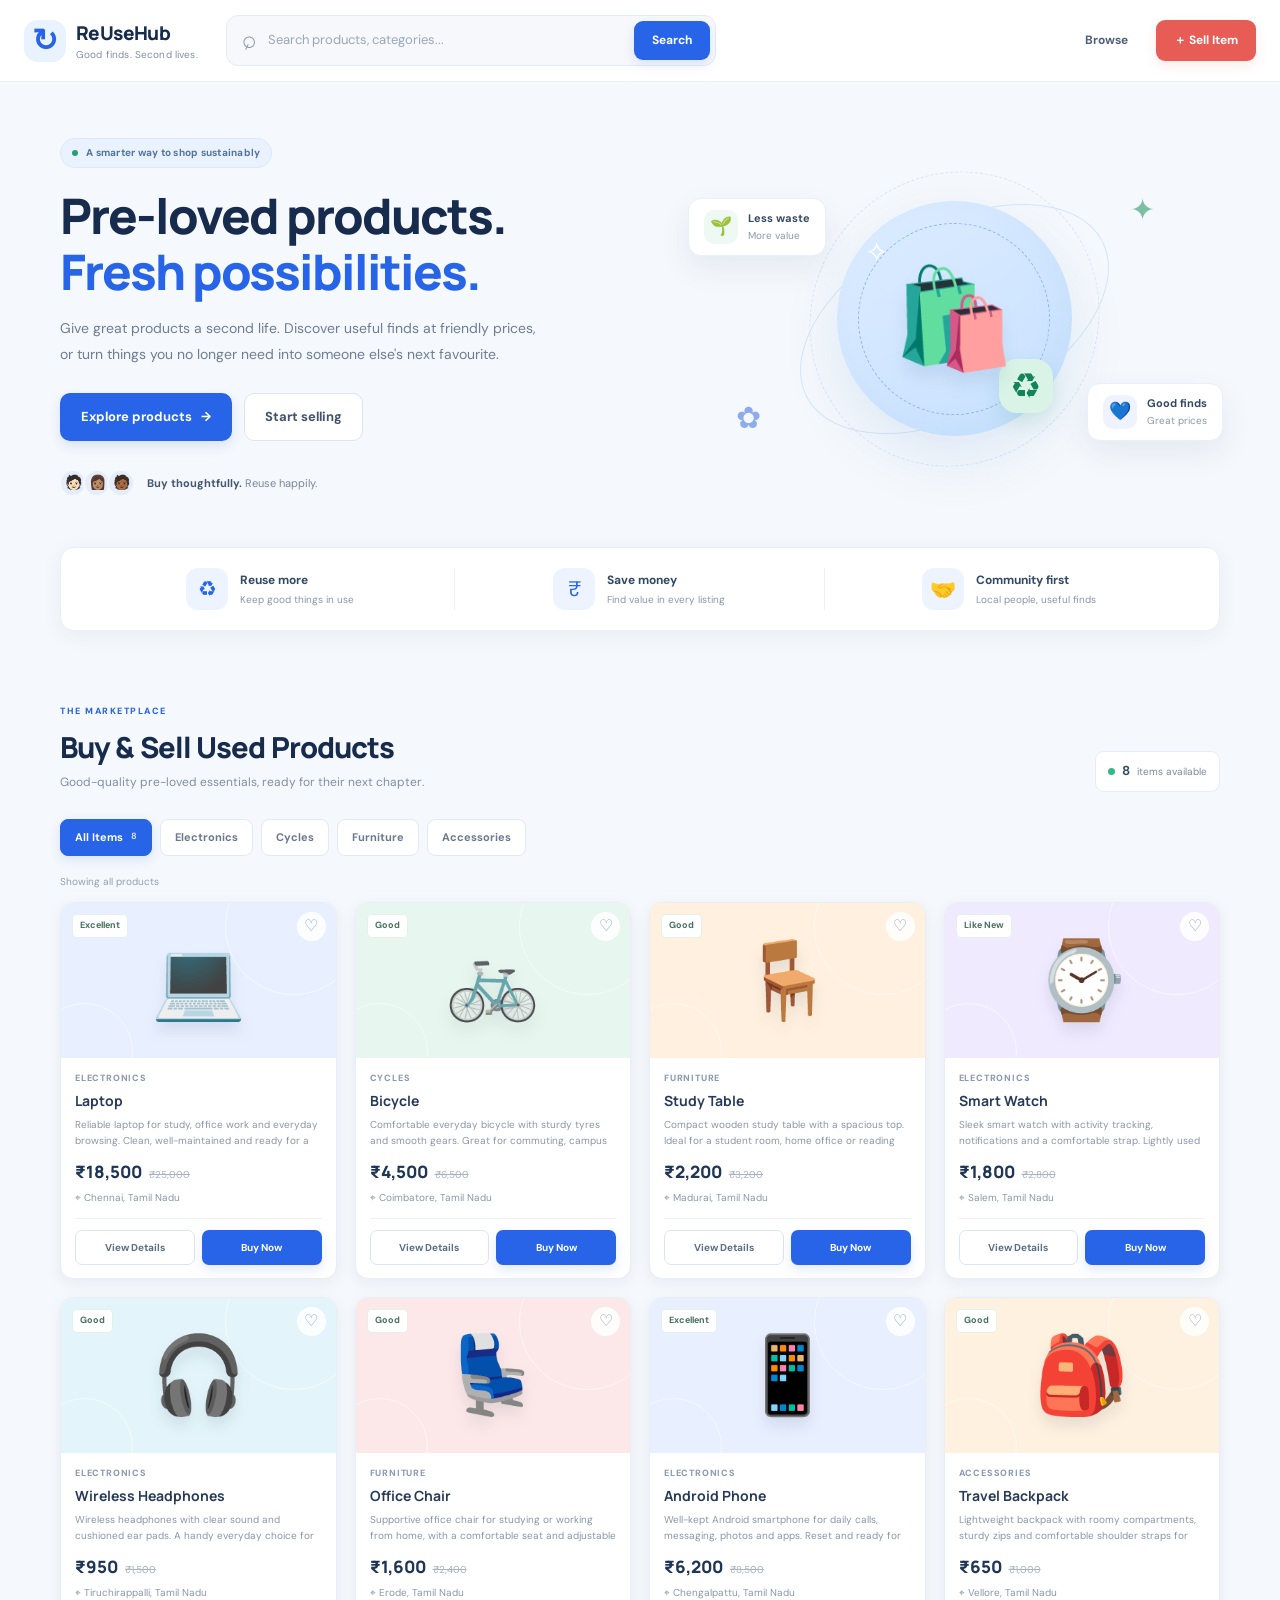
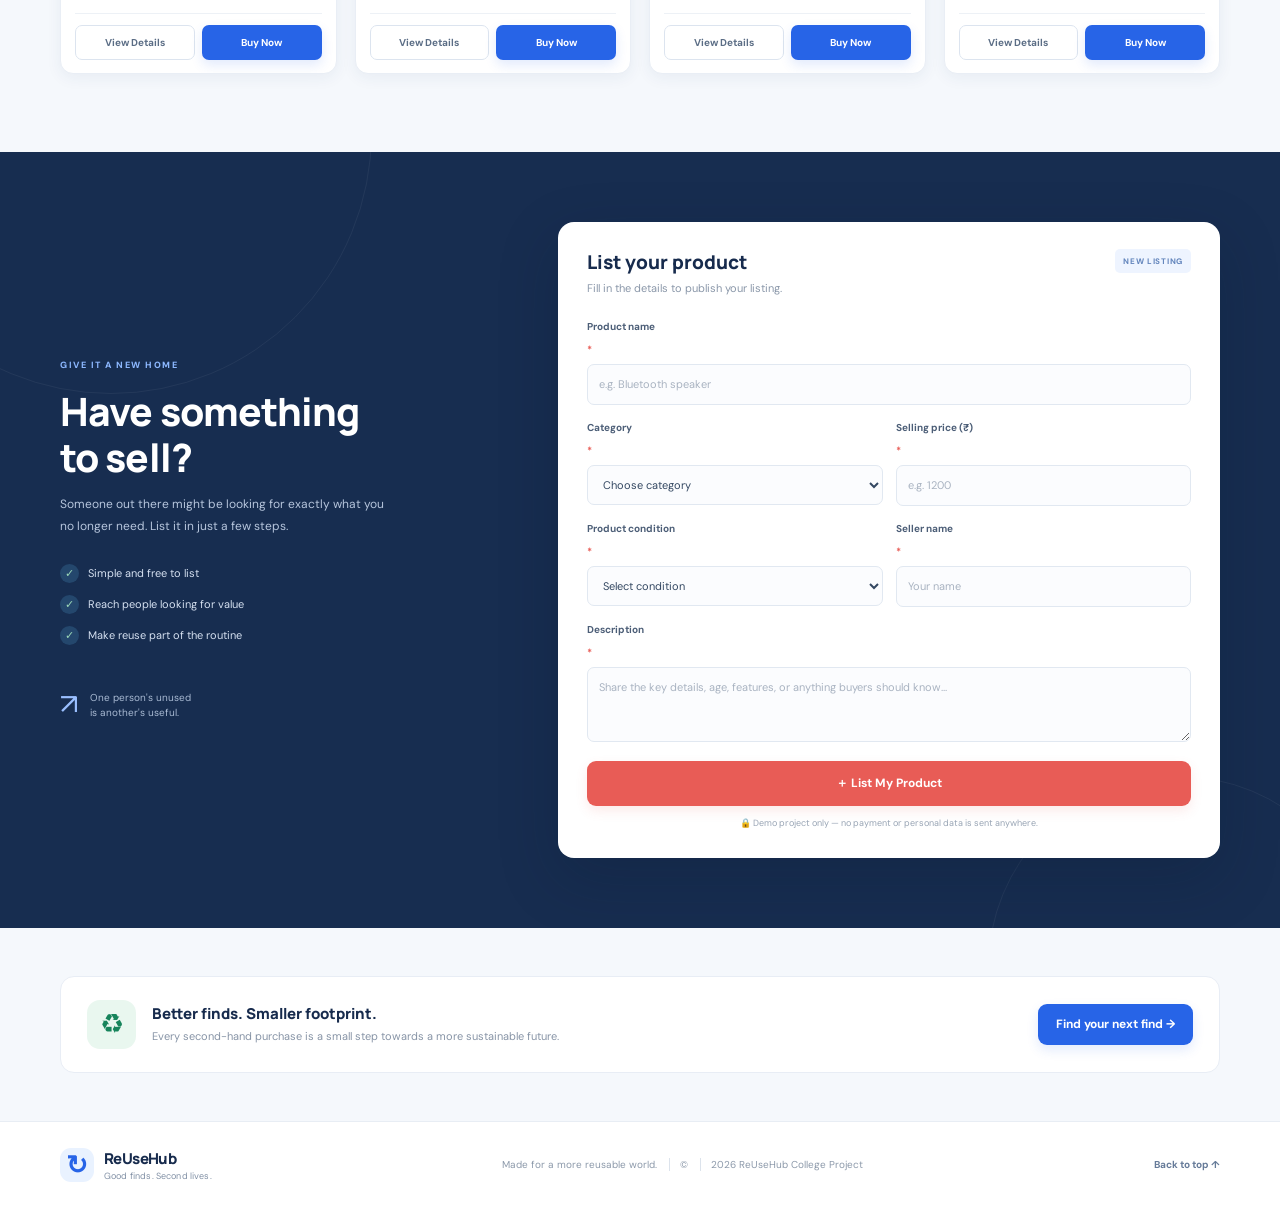
==== index.html @ 73a87887 "Complete Exercise 2B" ====
<!DOCTYPE html>
<html lang="en">
<head>
  <meta charset="UTF-8">
  <meta name="viewport" content="width=device-width, initial-scale=1.0">
  <meta name="description" content="ReUseHub — good finds, second lives. Buy and sell quality pre-loved products.">
  <title>ReUseHub | Good finds. Second lives.</title>
  <link rel="stylesheet" href="style.css">
</head>
<body>
  <header class="site-header">
    <div class="header-inner">
      <a class="brand" href="#home" aria-label="ReUseHub home">
        <span class="brand-mark">↻</span>
        <span class="brand-copy"><strong>ReUseHub</strong><small>Good finds. Second lives.</small></span>
      </a>
      <form class="search-bar" id="searchForm" role="search">
        <span aria-hidden="true">⌕</span>
        <input id="searchInput" type="search" placeholder="Search products, categories..." aria-label="Search products">
        <button class="btn btn-primary search-button" type="submit">Search</button>
      </form>
      <nav class="header-actions" aria-label="Main navigation">
        <a class="btn btn-quiet" href="#products">Browse</a>
        <a class="btn btn-sell" href="#sell">＋ Sell Item</a>
      </nav>
    </div>
  </header>

  <main id="home">
    <section class="hero container">
      <div class="hero-content">
        <span class="eyebrow"><span class="eyebrow-dot"></span> A smarter way to shop sustainably</span>
        <h1>Pre-loved products.<br><span>Fresh possibilities.</span></h1>
        <p>Give great products a second life. Discover useful finds at friendly prices, or turn things you no longer need into someone else's next favourite.</p>
        <div class="hero-actions">
          <a href="#products" class="btn btn-primary btn-large">Explore products <span>→</span></a>
          <a href="#sell" class="btn btn-outline btn-large">Start selling</a>
        </div>
        <div class="hero-proof">
          <div class="proof-avatars"><span>🧑🏻</span><span>👩🏽</span><span>🧑🏾</span></div>
          <span><strong>Buy thoughtfully.</strong> Reuse happily.</span>
        </div>
      </div>
      <div class="hero-art" aria-label="Illustration of sustainable shopping">
        <div class="art-orbit orbit-one"></div><div class="art-orbit orbit-two"></div>
        <div class="art-leaf leaf-one">✦</div><div class="art-leaf leaf-two">✿</div>
        <div class="art-circle"><span class="art-spark">✧</span><span class="art-bag">🛍️</span><span class="art-recycle">♻</span></div>
        <div class="floating-card floating-top"><span class="float-icon">🌱</span><span><b>Less waste</b><small>More value</small></span></div>
        <div class="floating-card floating-bottom"><span class="float-icon">💙</span><span><b>Good finds</b><small>Great prices</small></span></div>
      </div>
    </section>

    <section class="benefit-strip container" aria-label="Marketplace benefits">
      <div><span class="benefit-icon">♻</span><span><b>Reuse more</b><small>Keep good things in use</small></span></div>
      <div><span class="benefit-icon">₹</span><span><b>Save money</b><small>Find value in every listing</small></span></div>
      <div><span class="benefit-icon">🤝</span><span><b>Community first</b><small>Local people, useful finds</small></span></div>
    </section>

    <section class="products-section container" id="products">
      <div class="section-heading">
        <div><span class="section-kicker">THE MARKETPLACE</span><h2>Buy &amp; Sell Used Products</h2><p>Good-quality pre-loved essentials, ready for their next chapter.</p></div>
        <div class="listing-count"><span class="count-dot"></span><strong id="productCount">8</strong> items available</div>
      </div>
      <div class="filter-row" role="group" aria-label="Filter products by category">
        <button class="filter-chip active" data-category="All Items" type="button">All Items <span class="chip-count" id="allCount">8</span></button>
        <button class="filter-chip" data-category="Electronics" type="button">Electronics</button>
        <button class="filter-chip" data-category="Cycles" type="button">Cycles</button>
        <button class="filter-chip" data-category="Furniture" type="button">Furniture</button>
        <button class="filter-chip" data-category="Accessories" type="button">Accessories</button>
      </div>
      <div class="results-meta"><span id="resultsLabel">Showing all products</span><button id="clearSearch" class="text-button" type="button" hidden>Clear search ×</button></div>
      <div class="product-grid" id="productGrid" aria-live="polite"></div>
      <div class="empty-state" id="emptyState" hidden><span>🔎</span><h3>No products found</h3><p>Try another keyword or choose a different category.</p><button class="btn btn-outline" id="resetFilters" type="button">Show all products</button></div>
    </section>

    <section class="sell-section" id="sell">
      <div class="container sell-layout">
        <div class="sell-intro">
          <span class="section-kicker light-kicker">GIVE IT A NEW HOME</span>
          <h2>Have something<br>to sell?</h2>
          <p>Someone out there might be looking for exactly what you no longer need. List it in just a few steps.</p>
          <div class="sell-points"><div><span>✓</span> Simple and free to list</div><div><span>✓</span> Reach people looking for value</div><div><span>✓</span> Make reuse part of the routine</div></div>
          <div class="sell-decoration">↗ <span>One person's unused<br>is another's useful.</span></div>
        </div>
        <form class="sell-form" id="sellForm">
          <div class="form-heading"><div><h3>List your product</h3><p>Fill in the details to publish your listing.</p></div><span class="form-step">NEW LISTING</span></div>
          <div class="form-grid">
            <label class="field full">Product name <span>*</span><input name="name" required maxlength="70" placeholder="e.g. Bluetooth speaker"></label>
            <label class="field">Category <span>*</span><select name="category" required><option value="">Choose category</option><option>Electronics</option><option>Cycles</option><option>Furniture</option><option>Accessories</option></select></label>
            <label class="field">Selling price (₹) <span>*</span><input name="price" type="number" min="1" step="1" required placeholder="e.g. 1200"></label>
            <label class="field">Product condition <span>*</span><select name="condition" required><option value="">Select condition</option><option>Like New</option><option>Excellent</option><option>Good</option><option>Fair</option></select></label>
            <label class="field">Seller name <span>*</span><input name="seller" required maxlength="60" placeholder="Your name"></label>
            <label class="field full">Description <span>*</span><textarea name="description" required rows="3" maxlength="350" placeholder="Share the key details, age, features, or anything buyers should know..."></textarea></label>
          </div>
          <button class="btn btn-sell form-submit" type="submit">＋ List My Product</button>
          <p class="form-note">🔒 Demo project only — no payment or personal data is sent anywhere.</p>
          <p class="form-message" id="sellMessage" role="status" hidden></p>
        </form>
      </div>
    </section>
    <section class="bottom-cta container"><div class="cta-icon">♻</div><div><h3>Better finds. Smaller footprint.</h3><p>Every second-hand purchase is a small step towards a more sustainable future.</p></div><a href="#products" class="btn btn-primary">Find your next find →</a></section>
  </main>

  <footer class="site-footer"><div class="container footer-inner"><a class="brand footer-brand" href="#home"><span class="brand-mark">↻</span><span class="brand-copy"><strong>ReUseHub</strong><small>Good finds. Second lives.</small></span></a><p>Made for a more reusable world. <span>© <span id="year"></span> ReUseHub College Project</span></p><a href="#home" class="back-top">Back to top ↑</a></div></footer>

  <div class="modal-backdrop" id="modalBackdrop" hidden>
    <section class="modal" role="dialog" aria-modal="true" aria-labelledby="modalTitle">
      <button class="modal-close" id="modalClose" type="button" aria-label="Close dialog">×</button>
      <div id="modalContent"></div>
    </section>
  </div>
  <div class="toast" id="toast" role="status" aria-live="polite"></div>
  <script src="script.js"></script>
</body>
</html>
---- style.css ----
@import url('https://fonts.googleapis.com/css2?family=DM+Sans:wght@400;500;600;700&family=Manrope:wght@400;500;600;700;800&display=swap');
:root{--blue:#2764e7;--blue-dark:#1d4fc2;--navy:#172b4d;--ink:#20304a;--muted:#738198;--line:#e5eaf2;--bg:#f5f8fc;--red:#e85c56;--green:#16845b;--shadow:0 12px 32px rgba(28,53,94,.07)}
*{box-sizing:border-box}html{scroll-behavior:smooth;scroll-padding-top:90px}body{margin:0;background:var(--bg);color:var(--ink);font-family:'DM Sans',Arial,sans-serif;font-size:14px;line-height:1.55}button,input,select,textarea{font:inherit}button,a{-webkit-tap-highlight-color:transparent}a{color:inherit;text-decoration:none}.container{width:min(1160px,calc(100% - 48px));margin-inline:auto}
.site-header{height:82px;background:rgba(255,255,255,.96);border-bottom:1px solid #eaf0f7;position:sticky;top:0;z-index:20;backdrop-filter:blur(14px)}.header-inner{width:min(1240px,calc(100% - 48px));height:100%;margin:auto;display:flex;align-items:center;gap:28px}.brand{display:flex;align-items:center;gap:10px;flex-shrink:0}.brand-mark{display:grid;place-items:center;width:42px;height:42px;background:#e9f2ff;color:var(--blue);font-size:31px;font-weight:700;border-radius:14px;line-height:1}.brand-copy{display:flex;flex-direction:column;line-height:1.3}.brand-copy strong{font:800 19px Manrope,sans-serif;letter-spacing:-.6px;color:var(--navy)}.brand-copy small{font-size:10px;color:#8190a5;letter-spacing:.15px;margin-top:2px}.search-bar{display:flex;align-items:center;gap:10px;max-width:490px;flex:1;background:#f6f8fb;border:1px solid #e6ebf3;border-radius:12px;padding:5px 5px 5px 14px;color:#8b99ad}.search-bar>span{font-size:25px;transform:rotate(-20deg)}.search-bar input{width:100%;min-width:0;border:0;outline:0;background:transparent;color:var(--ink);font-size:13px}.search-bar input::placeholder{color:#9ba7b8}.header-actions{margin-left:auto;display:flex;align-items:center;gap:10px}.btn{display:inline-flex;align-items:center;justify-content:center;gap:9px;padding:10px 17px;border:1px solid transparent;border-radius:9px;font-weight:700;font-size:12px;cursor:pointer;transition:transform .18s,background .18s,box-shadow .18s;text-align:center}.btn:hover{transform:translateY(-1px)}.btn-primary{background:var(--blue);color:white;box-shadow:0 5px 12px #2764e722}.btn-primary:hover{background:var(--blue-dark)}.btn-quiet{background:transparent;color:#4f607a}.btn-quiet:hover{background:#f2f6fc}.btn-sell{background:var(--red);color:white;box-shadow:0 5px 12px #e85c5620}.btn-sell:hover{background:#d84d48}.btn-outline{border-color:#dce4ef;color:#40526e;background:white}.btn-outline:hover{border-color:#9bb8ee;background:#f8fbff}.search-button{padding:9px 17px}.btn-large{padding:13px 20px;font-size:13px;border-radius:10px}
.hero{min-height:410px;display:grid;grid-template-columns:1.05fr .95fr;align-items:center;padding-top:48px;padding-bottom:40px;gap:40px}.hero-content{padding:8px 0 10px}.eyebrow{display:inline-flex;align-items:center;gap:8px;color:#52739c;background:#eaf2ff;border:1px solid #dbe9ff;border-radius:30px;padding:6px 11px;font-size:10px;font-weight:700;letter-spacing:.25px}.eyebrow-dot{width:6px;height:6px;background:#2a9d75;border-radius:50%}.hero h1{font:800 clamp(35px,4vw,49px)/1.16 Manrope,sans-serif;letter-spacing:-2px;color:var(--navy);margin:20px 0 15px}.hero h1 span{color:var(--blue)}.hero-content>p{max-width:485px;color:#6e7d93;font-size:14px;line-height:1.85;margin:0}.hero-actions{display:flex;gap:12px;margin-top:25px}.hero-proof{display:flex;align-items:center;gap:12px;margin-top:28px;color:#78869b;font-size:11px}.hero-proof strong{color:#435671}.proof-avatars{display:flex;padding-left:3px}.proof-avatars span{display:grid;place-items:center;width:28px;height:28px;border:2px solid var(--bg);border-radius:50%;background:#e4edf9;font-size:14px;margin-left:-4px}.hero-art{height:315px;position:relative;display:grid;place-items:center;isolation:isolate}.art-circle{position:relative;width:235px;height:235px;display:grid;place-items:center;border-radius:50%;background:linear-gradient(145deg,#dcecff,#c8e1ff);box-shadow:inset -10px -12px 28px #a9cdf02e,0 22px 55px #4b87cb22}.art-circle:before{content:"";position:absolute;width:190px;height:190px;border:1px dashed #8eb7ed;border-radius:50%}.art-bag{font-size:98px;filter:drop-shadow(0 12px 8px #446d9b20);z-index:1}.art-recycle{position:absolute;right:19px;bottom:23px;display:grid;place-items:center;width:54px;height:54px;border-radius:18px;background:#d9f4e6;color:#13845a;font-size:35px;box-shadow:0 8px 20px #1c976322}.art-spark{position:absolute;top:30px;left:28px;color:#fff;font-size:28px}.art-orbit{position:absolute;border:1px solid #d5e5f9;border-radius:50%;transform:rotate(-28deg)}.orbit-one{width:335px;height:190px}.orbit-two{width:285px;height:300px;transform:rotate(35deg);border-style:dashed}.art-leaf{position:absolute;color:#7ebfa3;font-size:30px}.leaf-one{top:26px;right:65px}.leaf-two{bottom:35px;left:48px;color:#8eaceb}.floating-card{position:absolute;display:flex;align-items:center;gap:10px;padding:11px 15px;background:#fff;border:1px solid #eaf0f7;border-radius:13px;box-shadow:0 12px 30px #2d4d7415}.floating-card b,.floating-card small{display:block}.floating-card b{font-size:11px;color:#344963}.floating-card small{font-size:10px;color:#8b98aa;margin-top:1px}.float-icon{display:grid;place-items:center;width:34px;height:34px;border-radius:10px;background:#eef9f3;font-size:18px}.floating-top{top:37px;left:0}.floating-bottom{right:-3px;bottom:35px}.floating-bottom .float-icon{background:#eef3ff}
.benefit-strip{display:grid;grid-template-columns:repeat(3,1fr);background:white;border:1px solid #eaf0f6;border-radius:14px;box-shadow:0 5px 20px #294b7710;padding:20px 25px;margin-bottom:68px}.benefit-strip>div{display:flex;align-items:center;justify-content:center;gap:12px;border-right:1px solid #edf1f6}.benefit-strip>div:last-child{border:0}.benefit-icon{display:grid;place-items:center;width:42px;height:42px;background:#edf4ff;color:var(--blue);font-size:21px;border-radius:12px}.benefit-strip b,.benefit-strip small{display:block}.benefit-strip b{font-size:12px;color:#334862}.benefit-strip small{font-size:10px;color:#8a97a9;margin-top:2px}
.products-section{padding-bottom:78px}.section-heading{display:flex;align-items:flex-end;justify-content:space-between;gap:20px}.section-kicker{font-size:9px;letter-spacing:1.5px;font-weight:800;color:var(--blue)}h2{font:800 29px/1.25 Manrope,sans-serif;letter-spacing:-.9px;color:var(--navy);margin:8px 0}.section-heading p{color:#8290a3;margin:7px 0 0;font-size:12px}.listing-count{display:flex;align-items:center;gap:7px;background:#fff;border:1px solid #e8edf5;border-radius:9px;padding:9px 12px;color:#7c899b;font-size:10px;white-space:nowrap}.listing-count strong{color:#354c6c;font-size:13px}.count-dot{width:7px;height:7px;border-radius:50%;background:#35b887}.filter-row{display:flex;gap:8px;flex-wrap:wrap;margin:27px 0 18px}.filter-chip{display:flex;align-items:center;gap:8px;padding:9px 14px;border:1px solid #e2e9f2;background:white;color:#687990;border-radius:8px;font-size:11px;font-weight:700;cursor:pointer;transition:.2s}.filter-chip:hover{border-color:#b5caf2;color:var(--blue)}.filter-chip.active{background:var(--blue);border-color:var(--blue);color:white;box-shadow:0 4px 12px #2764e722}.chip-count{font-size:9px;opacity:.8}.results-meta{display:flex;justify-content:space-between;color:#91a0b3;font-size:10px;margin-bottom:13px}.text-button{background:none;border:0;color:var(--blue);font-weight:700;cursor:pointer}.product-grid{display:grid;grid-template-columns:repeat(4,minmax(0,1fr));gap:18px}.product-card{min-width:0;overflow:hidden;background:white;border:1px solid #e9eef5;border-radius:13px;box-shadow:0 4px 15px #233f6810;transition:transform .2s,box-shadow .2s}.product-card:hover{transform:translateY(-4px);box-shadow:0 12px 28px #233f6817}.product-visual{height:155px;position:relative;display:grid;place-items:center;overflow:hidden;background:var(--visual-bg,#edf3fc)}.product-visual:before,.product-visual:after{content:"";position:absolute;border-radius:50%;border:1px solid #ffffff80}.product-visual:before{width:135px;height:135px;right:-26px;top:-45px}.product-visual:after{width:95px;height:95px;left:-25px;bottom:-42px}.product-emoji{font-size:76px;filter:drop-shadow(0 9px 7px #293b561b);z-index:1;transition:transform .25s}.product-card:hover .product-emoji{transform:scale(1.07) rotate(-3deg)}.condition-badge{position:absolute;top:11px;left:11px;z-index:2;background:#fff;color:#47705e;border:1px solid #e3f2e9;border-radius:5px;padding:4px 7px;font-size:9px;font-weight:700}.heart-button{position:absolute;right:10px;top:9px;width:29px;height:29px;border:1px solid #ffffffb5;border-radius:50%;background:#ffffffd9;color:#8a9bb0;font-size:16px;cursor:pointer;z-index:2}.heart-button.liked{color:#e85c56;background:#fff0ef}.product-body{padding:14px 14px 13px}.product-category{font-size:9px;font-weight:800;text-transform:uppercase;letter-spacing:.8px;color:#8a9ab0}.product-title{font:700 14px Manrope,sans-serif;color:#273b59;margin:5px 0 7px;white-space:nowrap;overflow:hidden;text-overflow:ellipsis}.product-description{font-size:10px;line-height:1.6;color:#8a96a8;height:32px;overflow:hidden;margin:0 0 11px}.price-line{display:flex;align-items:baseline;gap:7px;margin-bottom:7px}.price{font:800 17px Manrope,sans-serif;color:#1f3555}.old-price{font-size:10px;color:#a8b2c0;text-decoration:line-through}.product-location{font-size:10px;color:#8a97a8;display:flex;align-items:center;gap:4px;padding-bottom:12px;border-bottom:1px solid #edf1f6}.card-actions{display:flex;gap:7px;margin-top:11px}.card-actions .btn{flex:1;padding:9px 5px;font-size:10px;border-radius:7px}.card-actions .btn-outline{color:#5b6d85}.empty-state{padding:55px 15px;text-align:center;background:white;border:1px dashed #d8e2ef;border-radius:14px}.empty-state>span{font-size:34px}.empty-state h3{font:700 18px Manrope;color:var(--navy);margin:10px 0 4px}.empty-state p{color:#8592a5;font-size:12px;margin:0 0 18px}
.sell-section{background:#172d50;position:relative;overflow:hidden;padding:70px 0}.sell-section:before{content:"";position:absolute;width:520px;height:520px;border:1px solid #ffffff0e;border-radius:50%;top:-280px;left:-150px}.sell-section:after{content:"";position:absolute;width:380px;height:380px;border:1px solid #ffffff0e;border-radius:50%;bottom:-230px;right:-90px}.sell-layout{display:grid;grid-template-columns:.78fr 1.22fr;gap:75px;align-items:center;position:relative;z-index:1}.light-kicker{color:#8db8ff}.sell-intro h2{font-size:39px;line-height:1.18;color:white;margin:13px 0}.sell-intro>p{color:#b6c5dc;font-size:12px;line-height:1.9;max-width:340px}.sell-points{display:grid;gap:12px;margin-top:26px;color:#d5e0f0;font-size:11px}.sell-points div{display:flex;align-items:center;gap:9px}.sell-points span{display:grid;place-items:center;width:19px;height:19px;background:#24476d;color:#9bd7b7;border-radius:50%;font-size:11px}.sell-decoration{display:flex;align-items:center;gap:12px;margin-top:37px;color:#9abfff;font-size:29px}.sell-decoration span{font-size:10px;line-height:1.5;color:#a9bad3}.sell-form{background:white;border-radius:16px;padding:27px 29px;box-shadow:0 20px 60px #07172d38}.form-heading{display:flex;align-items:flex-start;justify-content:space-between;gap:10px;margin-bottom:22px}.form-heading h3{font:800 19px Manrope;color:var(--navy);margin:0}.form-heading p{font-size:11px;color:#8a97a9;margin:5px 0 0}.form-step{font-size:8px;letter-spacing:.7px;font-weight:800;color:#6486bd;background:#eef4ff;padding:6px 8px;border-radius:5px;white-space:nowrap}.form-grid{display:grid;grid-template-columns:1fr 1fr;gap:15px 13px}.field{display:flex;flex-direction:column;gap:7px;font-size:10px;color:#4c5e77;font-weight:700}.field>span{color:var(--red);display:inline}.field input,.field select,.field textarea{width:100%;border:1px solid #e1e8f1;border-radius:7px;padding:11px 11px;outline:0;background:#fbfcfe;color:#344862;font-size:11px;font-weight:400;transition:border .2s,box-shadow .2s}.field input:focus,.field select:focus,.field textarea:focus{border-color:#83a9f4;box-shadow:0 0 0 3px #2764e712}.field textarea{resize:vertical;min-height:75px}.field input::placeholder,.field textarea::placeholder{color:#a9b3c1}.full{grid-column:1/-1}.form-submit{width:100%;margin-top:19px;padding:12px}.form-note{font-size:9px;color:#98a4b4;text-align:center;margin:11px 0 0}.form-message{font-size:11px;color:#16845b;background:#eaf8f1;padding:9px 11px;border-radius:7px;margin:12px 0 0}
.bottom-cta{display:flex;align-items:center;gap:16px;background:#fff;border:1px solid #e8edf5;border-radius:14px;padding:23px 26px;margin-top:48px;margin-bottom:48px}.cta-icon{display:grid;place-items:center;width:49px;height:49px;flex-shrink:0;background:#e9f7ef;color:#16845b;border-radius:13px;font-size:27px}.bottom-cta>div:nth-child(2){flex:1}.bottom-cta h3{font:800 15px Manrope;color:var(--navy);margin:0 0 4px}.bottom-cta p{font-size:11px;color:#8794a6;margin:0}.site-footer{background:#fff;border-top:1px solid #e8edf4}.footer-inner{min-height:86px;display:flex;align-items:center;justify-content:space-between;gap:18px}.footer-brand .brand-mark{width:34px;height:34px;border-radius:11px;font-size:26px}.footer-brand .brand-copy strong{font-size:15px}.footer-brand .brand-copy small{font-size:9px}.footer-inner>p{font-size:10px;color:#8c99aa}.footer-inner>p span{margin-left:9px;padding-left:10px;border-left:1px solid #dce3ec}.back-top{font-size:10px;color:#667b99;font-weight:700}
.modal-backdrop{position:fixed;inset:0;background:#13233dbb;backdrop-filter:blur(4px);z-index:100;display:grid;place-items:center;padding:20px;overflow-y:auto}.modal-backdrop[hidden]{display:none}.modal{position:relative;width:min(500px,100%);max-height:min(90vh,760px);overflow-y:auto;background:#fff;border-radius:17px;box-shadow:0 24px 80px #0c1b3340;padding:27px}.modal-close{position:absolute;top:13px;right:14px;width:32px;height:32px;border:1px solid #e8edf4;border-radius:50%;background:#f8faff;color:#61738c;font-size:22px;line-height:1;cursor:pointer;z-index:2}.modal-product-visual{height:150px;border-radius:12px;display:grid;place-items:center;margin:0 0 20px;position:relative;overflow:hidden}.modal-product-visual span{font-size:80px;filter:drop-shadow(0 9px 7px #293b561b)}.modal-kicker{font-size:9px;letter-spacing:1.2px;text-transform:uppercase;color:var(--blue);font-weight:800}.modal h2{font-size:24px;margin:6px 35px 7px 0}.modal-description{color:#77869b;font-size:12px;line-height:1.8;margin:10px 0 18px}.modal-price{font:800 22px Manrope;color:var(--navy)}.modal-old-price{font-size:12px;color:#a1acbb;text-decoration:line-through;margin-left:8px}.detail-list{display:grid;grid-template-columns:1fr 1fr;gap:10px;margin:18px 0}.detail-item{padding:11px;background:#f6f8fc;border-radius:8px}.detail-item small,.detail-item strong{display:block}.detail-item small{font-size:9px;color:#8c9aae;margin-bottom:4px}.detail-item strong{font-size:11px;color:#40536f}.modal-actions{display:flex;gap:9px;margin-top:20px}.modal-actions .btn{flex:1}.purchase-form{display:grid;gap:14px;margin-top:18px}.purchase-form label{display:grid;gap:7px;color:#4c5e77;font-size:11px;font-weight:700}.purchase-form input{border:1px solid #e1e8f1;border-radius:8px;padding:12px;outline:0}.purchase-form input:focus{border-color:#83a9f4;box-shadow:0 0 0 3px #2764e712}.demo-note{font-size:10px;color:#8593a7;background:#f5f8fc;padding:10px;border-radius:8px;margin:13px 0 0}.success-panel{text-align:center;padding:25px 5px}.success-icon{display:grid;place-items:center;margin:0 auto 15px;width:62px;height:62px;border-radius:50%;background:#e5f8ee;color:#16845b;font-size:32px}.success-panel h2{margin:8px 0}.success-panel p{font-size:12px;color:#7f8ca0;line-height:1.8}.toast{position:fixed;right:22px;bottom:22px;z-index:150;background:#18375b;color:white;padding:12px 17px;border-radius:10px;box-shadow:0 10px 30px #11284640;font-size:12px;opacity:0;transform:translateY(12px);pointer-events:none;transition:.25s}.toast.show{opacity:1;transform:translateY(0)}
@media(max-width:1000px){.header-inner{gap:15px}.brand-copy strong{font-size:17px}.header-actions{gap:4px}.product-grid{grid-template-columns:repeat(3,minmax(0,1fr))}.sell-layout{gap:35px}.hero{gap:20px}.floating-top{left:-5px}}
@media(max-width:760px){.container,.header-inner{width:calc(100% - 32px)}.site-header{height:auto;position:relative}.header-inner{padding:13px 0;flex-wrap:wrap;gap:12px}.brand{flex:1}.header-actions{margin-left:auto}.search-bar{order:3;flex-basis:100%;max-width:none}.hero{grid-template-columns:1fr;padding-top:42px;gap:0}.hero h1{font-size:39px}.hero-art{height:270px;margin-top:5px}.art-circle{width:200px;height:200px}.art-circle:before{width:160px;height:160px}.art-bag{font-size:78px}.orbit-one{width:285px}.orbit-two{height:260px}.floating-top{left:4px;top:25px}.floating-bottom{right:0;bottom:22px}.benefit-strip{margin-bottom:48px;padding:15px 8px}.benefit-strip>div{gap:7px;padding:0 5px}.benefit-icon{width:34px;height:34px;font-size:17px}.benefit-strip b{font-size:10px}.benefit-strip small{font-size:8px}.section-heading{align-items:flex-start;flex-direction:column;gap:13px}.section-heading h2{font-size:25px}.product-grid{grid-template-columns:repeat(2,minmax(0,1fr));gap:12px}.product-visual{height:135px}.product-emoji{font-size:66px}.product-body{padding:12px 10px}.product-title{font-size:12px}.card-actions{gap:5px}.card-actions .btn{font-size:9px}.sell-section{padding:48px 0}.sell-layout{grid-template-columns:1fr;gap:28px}.sell-intro h2{font-size:34px}.sell-intro>p{max-width:470px}.sell-decoration{display:none}.sell-form{padding:22px 18px}.bottom-cta{flex-wrap:wrap;padding:18px;margin-top:32px}.bottom-cta>div:nth-child(2){min-width:calc(100% - 70px)}.bottom-cta>.btn{width:100%}.footer-inner{padding:18px 0;flex-wrap:wrap}.footer-inner>p{order:3;flex-basis:100%;margin:0}.footer-inner>p span{margin-left:5px}.back-top{margin-left:auto}}
@media(max-width:420px){.header-actions .btn{padding:9px 10px;font-size:10px}.hero h1{font-size:34px;letter-spacing:-1.3px}.hero-content>p{font-size:12px}.hero-actions .btn{padding:12px 13px}.hero-art{transform:scale(.94);margin-inline:-10px}.benefit-strip{grid-template-columns:1fr;gap:13px}.benefit-strip>div{justify-content:flex-start;border-right:0;border-bottom:1px solid #edf1f6;padding:0 12px 11px}.benefit-strip>div:last-child{border:0;padding-bottom:0}.product-grid{gap:9px}.product-visual{height:116px}.product-emoji{font-size:57px}.condition-badge{font-size:8px;left:6px;top:7px}.heart-button{right:6px;top:6px;width:26px;height:26px}.product-body{padding:10px 8px}.price{font-size:15px}.card-actions{flex-direction:column}.card-actions .btn{width:100%}.form-grid{grid-template-columns:1fr}.field.full{grid-column:auto}.modal{padding:23px 18px}.modal-actions{flex-direction:column}.listing-count{font-size:9px}}
@media(prefers-reduced-motion:reduce){*,*::before,*::after{scroll-behavior:auto!important;transition:none!important}}
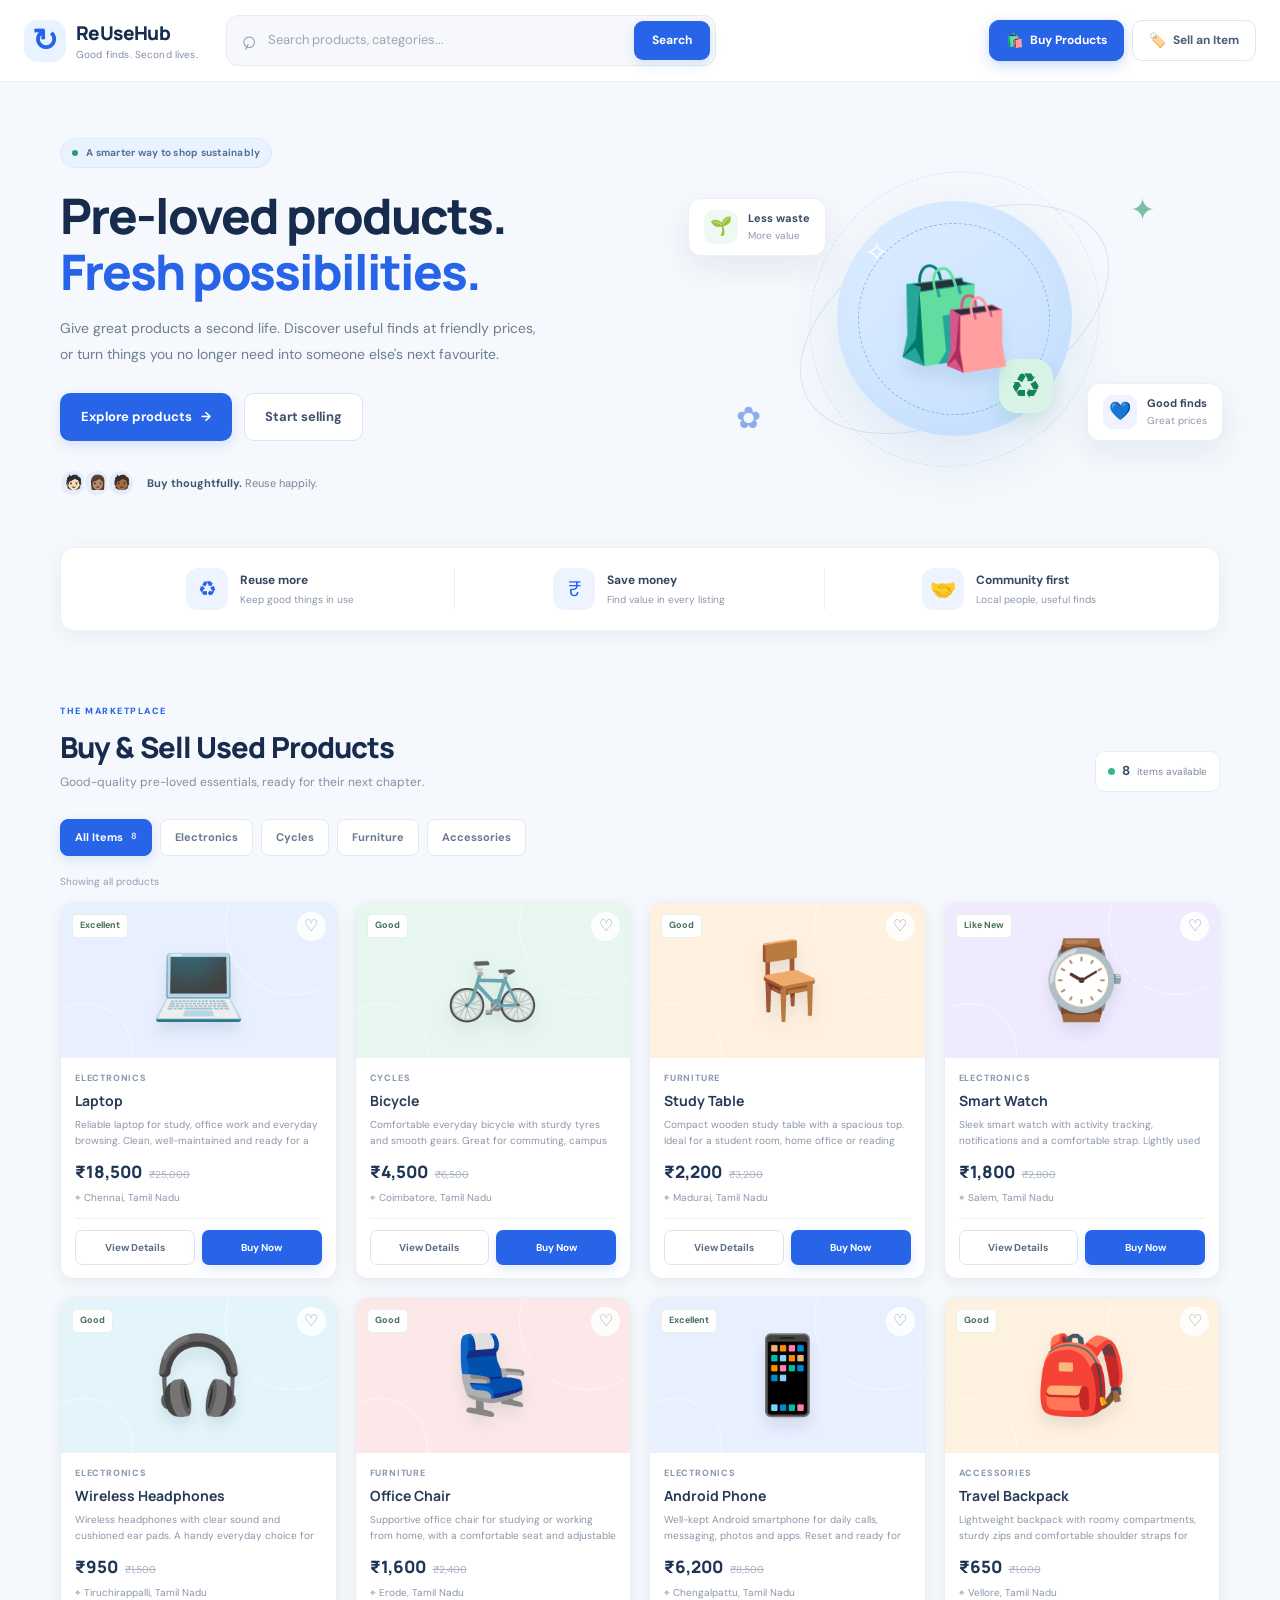
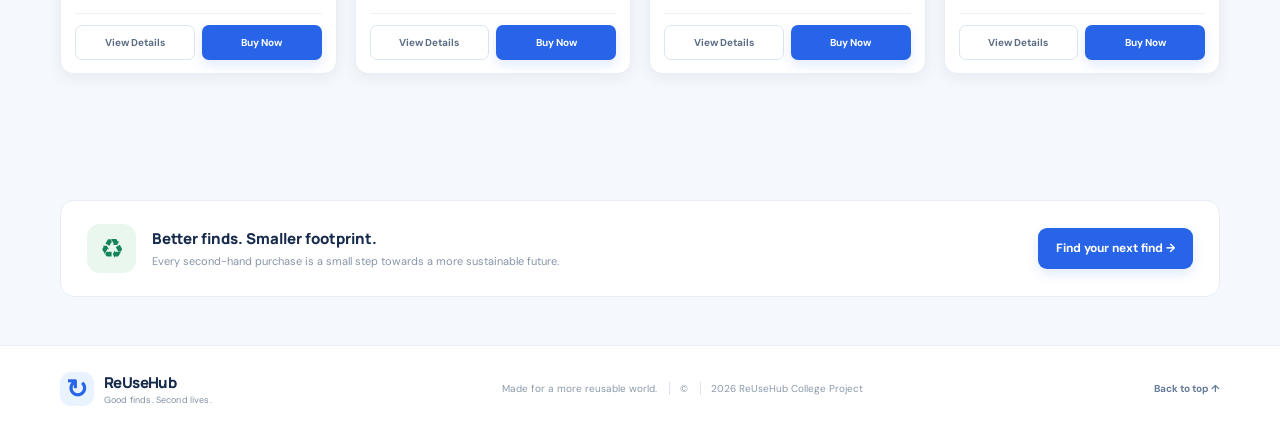
==== commit 7f24df27: "feat: buy and sell used products separate pages" ====
--- a/index.html
+++ b/index.html
@@ -10,7 +10,7 @@
 <body>
   <header class="site-header">
     <div class="header-inner">
-      <a class="brand" href="#home" aria-label="ReUseHub home">
+      <a class="brand" href="#buy" aria-label="ReUseHub home">
         <span class="brand-mark">↻</span>
         <span class="brand-copy"><strong>ReUseHub</strong><small>Good finds. Second lives.</small></span>
       </a>
@@ -19,15 +19,20 @@
         <input id="searchInput" type="search" placeholder="Search products, categories..." aria-label="Search products">
         <button class="btn btn-primary search-button" type="submit">Search</button>
       </form>
-      <nav class="header-actions" aria-label="Main navigation">
-        <a class="btn btn-quiet" href="#products">Browse</a>
-        <a class="btn btn-sell" href="#sell">＋ Sell Item</a>
+      <nav class="header-nav" aria-label="Main navigation">
+        <a class="nav-tab active" id="tabBuy" href="#buy">
+          <span class="tab-icon">🛍️</span> Buy Products
+        </a>
+        <a class="nav-tab" id="tabSell" href="#sell">
+          <span class="tab-icon">🏷️</span> Sell an Item
+        </a>
       </nav>
     </div>
   </header>
 
-  <main id="home">
-    <section class="hero container">
+  <!-- ==================== BUY PRODUCTS PAGE ==================== -->
+  <div id="pageBuy" class="page-view">
+    <section class="hero container" id="home">
       <div class="hero-content">
         <span class="eyebrow"><span class="eyebrow-dot"></span> A smarter way to shop sustainably</span>
         <h1>Pre-loved products.<br><span>Fresh possibilities.</span></h1>
@@ -73,6 +78,34 @@
       <div class="empty-state" id="emptyState" hidden><span>🔎</span><h3>No products found</h3><p>Try another keyword or choose a different category.</p><button class="btn btn-outline" id="resetFilters" type="button">Show all products</button></div>
     </section>
 
+    <section class="bottom-cta container"><div class="cta-icon">♻</div><div><h3>Better finds. Smaller footprint.</h3><p>Every second-hand purchase is a small step towards a more sustainable future.</p></div><a href="#products" class="btn btn-primary">Find your next find →</a></section>
+  </div>
+
+  <!-- ==================== SELL PRODUCTS PAGE ==================== -->
+  <div id="pageSell" class="page-view" hidden>
+    <section class="sell-hero container">
+      <div class="sell-hero-inner">
+        <span class="eyebrow"><span class="eyebrow-dot"></span> SELLER DASHBOARD</span>
+        <h1>Sell Your Pre-Loved Products.<br><span>Give Them a New Home.</span></h1>
+        <p>Someone in your community is looking for exactly what you no longer need. List your item in seconds or manage all the products you have already put up for sale below.</p>
+        <div class="sell-stats-row">
+          <div class="sell-stat-card">
+            <span class="stat-num" id="sellerCountTotal">8</span>
+            <span class="stat-lbl">Products on Sale</span>
+          </div>
+          <div class="sell-stat-card">
+            <span class="stat-num" id="sellerCategoriesTotal">4</span>
+            <span class="stat-lbl">Active Categories</span>
+          </div>
+          <div class="sell-stat-card">
+            <span class="stat-num" id="sellerValueTotal">₹36,300</span>
+            <span class="stat-lbl">Total Inventory Value</span>
+          </div>
+        </div>
+      </div>
+    </section>
+
+    <!-- SELL FORM (Identical layout to record output) -->
     <section class="sell-section" id="sell">
       <div class="container sell-layout">
         <div class="sell-intro">
@@ -90,6 +123,7 @@
             <label class="field">Selling price (₹) <span>*</span><input name="price" type="number" min="1" step="1" required placeholder="e.g. 1200"></label>
             <label class="field">Product condition <span>*</span><select name="condition" required><option value="">Select condition</option><option>Like New</option><option>Excellent</option><option>Good</option><option>Fair</option></select></label>
             <label class="field">Seller name <span>*</span><input name="seller" required maxlength="60" placeholder="Your name"></label>
+            <label class="field">Location <input name="location" maxlength="60" placeholder="e.g. Chennai, Tamil Nadu"></label>
             <label class="field full">Description <span>*</span><textarea name="description" required rows="3" maxlength="350" placeholder="Share the key details, age, features, or anything buyers should know..."></textarea></label>
           </div>
           <button class="btn btn-sell form-submit" type="submit">＋ List My Product</button>
@@ -98,11 +132,60 @@
         </form>
       </div>
     </section>
-    <section class="bottom-cta container"><div class="cta-icon">♻</div><div><h3>Better finds. Smaller footprint.</h3><p>Every second-hand purchase is a small step towards a more sustainable future.</p></div><a href="#products" class="btn btn-primary">Find your next find →</a></section>
-  </main>
 
-  <footer class="site-footer"><div class="container footer-inner"><a class="brand footer-brand" href="#home"><span class="brand-mark">↻</span><span class="brand-copy"><strong>ReUseHub</strong><small>Good finds. Second lives.</small></span></a><p>Made for a more reusable world. <span>© <span id="year"></span> ReUseHub College Project</span></p><a href="#home" class="back-top">Back to top ↑</a></div></footer>
+    <!-- ACTIVE LISTINGS TABLE (Products already put up for sale) -->
+    <section class="listed-items-section container" id="listedProductsSection">
+      <div class="section-heading">
+        <div>
+          <span class="section-kicker">ACTIVE INVENTORY ON SALE</span>
+          <h2>Products Listed for Sale</h2>
+          <p>All items currently put up for sale by sellers with full pricing, condition, and seller details.</p>
+        </div>
+        <div class="sell-inventory-actions">
+          <button class="btn btn-outline btn-small" id="btnResetDemo" type="button" title="Reset sample products to original state">↺ Reset Sample Data</button>
+          <div class="listing-count"><span class="count-dot"></span><strong id="sellListCount">8</strong> items on sale</div>
+        </div>
+      </div>
 
+      <div class="seller-table-wrap">
+        <table class="seller-table">
+          <thead>
+            <tr>
+              <th>Product Name</th>
+              <th>Category</th>
+              <th>Selling Price</th>
+              <th>Condition</th>
+              <th>Seller</th>
+              <th>Location</th>
+              <th>Status</th>
+              <th>Actions</th>
+            </tr>
+          </thead>
+          <tbody id="sellerTableBody">
+            <!-- Dynamically populated -->
+          </tbody>
+        </table>
+      </div>
+      <div class="seller-empty" id="sellerEmptyState" hidden>
+        <span>📦</span>
+        <h3>No products currently listed for sale</h3>
+        <p>Use the form above to list your first pre-loved item!</p>
+      </div>
+    </section>
+  </div>
+
+  <footer class="site-footer">
+    <div class="container footer-inner">
+      <a class="brand footer-brand" href="#buy">
+        <span class="brand-mark">↻</span>
+        <span class="brand-copy"><strong>ReUseHub</strong><small>Good finds. Second lives.</small></span>
+      </a>
+      <p>Made for a more reusable world. <span>© <span id="year"></span> ReUseHub College Project</span></p>
+      <a href="#buy" class="back-top">Back to top ↑</a>
+    </div>
+  </footer>
+
+  <!-- MODALS -->
   <div class="modal-backdrop" id="modalBackdrop" hidden>
     <section class="modal" role="dialog" aria-modal="true" aria-labelledby="modalTitle">
       <button class="modal-close" id="modalClose" type="button" aria-label="Close dialog">×</button>
@@ -110,6 +193,7 @@
     </section>
   </div>
   <div class="toast" id="toast" role="status" aria-live="polite"></div>
+
   <script src="script.js"></script>
 </body>
 </html>
--- a/style.css
+++ b/style.css
@@ -12,3 +12,51 @@
 @media(max-width:760px){.container,.header-inner{width:calc(100% - 32px)}.site-header{height:auto;position:relative}.header-inner{padding:13px 0;flex-wrap:wrap;gap:12px}.brand{flex:1}.header-actions{margin-left:auto}.search-bar{order:3;flex-basis:100%;max-width:none}.hero{grid-template-columns:1fr;padding-top:42px;gap:0}.hero h1{font-size:39px}.hero-art{height:270px;margin-top:5px}.art-circle{width:200px;height:200px}.art-circle:before{width:160px;height:160px}.art-bag{font-size:78px}.orbit-one{width:285px}.orbit-two{height:260px}.floating-top{left:4px;top:25px}.floating-bottom{right:0;bottom:22px}.benefit-strip{margin-bottom:48px;padding:15px 8px}.benefit-strip>div{gap:7px;padding:0 5px}.benefit-icon{width:34px;height:34px;font-size:17px}.benefit-strip b{font-size:10px}.benefit-strip small{font-size:8px}.section-heading{align-items:flex-start;flex-direction:column;gap:13px}.section-heading h2{font-size:25px}.product-grid{grid-template-columns:repeat(2,minmax(0,1fr));gap:12px}.product-visual{height:135px}.product-emoji{font-size:66px}.product-body{padding:12px 10px}.product-title{font-size:12px}.card-actions{gap:5px}.card-actions .btn{font-size:9px}.sell-section{padding:48px 0}.sell-layout{grid-template-columns:1fr;gap:28px}.sell-intro h2{font-size:34px}.sell-intro>p{max-width:470px}.sell-decoration{display:none}.sell-form{padding:22px 18px}.bottom-cta{flex-wrap:wrap;padding:18px;margin-top:32px}.bottom-cta>div:nth-child(2){min-width:calc(100% - 70px)}.bottom-cta>.btn{width:100%}.footer-inner{padding:18px 0;flex-wrap:wrap}.footer-inner>p{order:3;flex-basis:100%;margin:0}.footer-inner>p span{margin-left:5px}.back-top{margin-left:auto}}
 @media(max-width:420px){.header-actions .btn{padding:9px 10px;font-size:10px}.hero h1{font-size:34px;letter-spacing:-1.3px}.hero-content>p{font-size:12px}.hero-actions .btn{padding:12px 13px}.hero-art{transform:scale(.94);margin-inline:-10px}.benefit-strip{grid-template-columns:1fr;gap:13px}.benefit-strip>div{justify-content:flex-start;border-right:0;border-bottom:1px solid #edf1f6;padding:0 12px 11px}.benefit-strip>div:last-child{border:0;padding-bottom:0}.product-grid{gap:9px}.product-visual{height:116px}.product-emoji{font-size:57px}.condition-badge{font-size:8px;left:6px;top:7px}.heart-button{right:6px;top:6px;width:26px;height:26px}.product-body{padding:10px 8px}.price{font-size:15px}.card-actions{flex-direction:column}.card-actions .btn{width:100%}.form-grid{grid-template-columns:1fr}.field.full{grid-column:auto}.modal{padding:23px 18px}.modal-actions{flex-direction:column}.listing-count{font-size:9px}}
 @media(prefers-reduced-motion:reduce){*,*::before,*::after{scroll-behavior:auto!important;transition:none!important}}
+
+/* Navigation Tabs for Separate Buy & Sell Pages */
+.header-nav{display:flex;align-items:center;gap:8px;margin-left:auto}
+.nav-tab{display:inline-flex;align-items:center;gap:7px;padding:9px 16px;border-radius:10px;font-weight:700;font-size:12px;color:#4b5e78;text-decoration:none;background:#ffffff;border:1px solid #dfe6f1;cursor:pointer;transition:all .18s}
+.nav-tab:hover{background:#f1f5fa;color:var(--navy);border-color:#cbd7e8;transform:translateY(-1px)}
+.nav-tab.active{background:var(--blue);color:#ffffff;border-color:var(--blue);box-shadow:0 4px 14px rgba(39,100,231,.25)}
+.nav-tab.active-sell{background:var(--red);color:#ffffff;border-color:var(--red);box-shadow:0 4px 14px rgba(232,92,86,.25)}
+.tab-icon{font-size:14px}
+
+/* Distinct Page Views */
+.page-view[hidden]{display:none!important}
+
+/* Dedicated Sell Page Hero */
+.sell-hero{padding:42px 0 28px}
+.sell-hero-inner{background:linear-gradient(135deg,#ffffff 0%,#f4f8fe 100%);border:1px solid #e3ecf7;border-radius:16px;padding:32px 36px;box-shadow:0 10px 30px rgba(30,58,102,.05)}
+.sell-hero-inner h1{font:800 clamp(28px,3.4vw,38px)/1.2 Manrope,sans-serif;letter-spacing:-1.2px;color:var(--navy);margin:12px 0 8px}
+.sell-hero-inner h1 span{color:var(--blue)}
+.sell-hero-inner p{color:#6a7b92;font-size:13px;max-width:620px;line-height:1.7;margin:0 0 22px}
+.sell-stats-row{display:grid;grid-template-columns:repeat(3,minmax(0,1fr));gap:14px;max-width:650px}
+.sell-stat-card{background:#ffffff;border:1px solid #e3eaf3;border-radius:11px;padding:14px 18px;display:flex;flex-direction:column;gap:3px;box-shadow:0 3px 10px rgba(23,43,77,.03)}
+.stat-num{font:800 20px Manrope,sans-serif;color:var(--navy)}
+.stat-lbl{font-size:10px;color:#7d8c9e;font-weight:600}
+
+/* Active Listings Table Section on Sell Page */
+.listed-items-section{padding:54px 0 78px}
+.sell-inventory-actions{display:flex;align-items:center;gap:12px}
+.btn-small{padding:7px 13px;font-size:11px}
+.seller-table-wrap{margin-top:22px;background:#ffffff;border:1px solid #e7edf5;border-radius:14px;overflow-x:auto;box-shadow:0 6px 20px rgba(28,53,94,.05)}
+.seller-table{width:100%;border-collapse:collapse;text-align:left;font-size:12px;min-width:760px}
+.seller-table th{background:#f7fafc;color:#556882;font-size:10px;font-weight:800;letter-spacing:.6px;text-transform:uppercase;padding:14px 16px;border-bottom:1px solid #e6edf5}
+.seller-table td{padding:14px 16px;border-bottom:1px solid #edf2f7;color:#334862;vertical-align:middle}
+.seller-table tr:last-child td{border-bottom:none}
+.seller-table tr:hover td{background:#fbfdff}
+.product-cell{display:flex;align-items:center;gap:12px}
+.product-thumb{width:42px;height:42px;border-radius:9px;display:grid;place-items:center;font-size:20px;flex-shrink:0}
+.product-meta strong{display:block;font:700 13px Manrope,sans-serif;color:var(--navy)}
+.product-meta small{font-size:10px;color:#8c9cb0}
+.status-pill{display:inline-flex;align-items:center;gap:5px;padding:3px 8px;border-radius:16px;font-size:10px;font-weight:700;background:#eaf8f1;color:#158055;border:1px solid #d4f0e2}
+.status-pill::before{content:"";width:6px;height:6px;border-radius:50%;background:#1dbb7c}
+.category-pill{display:inline-block;padding:3px 7px;border-radius:5px;font-size:10px;font-weight:700;background:#edf3fc;color:#4b6b99}
+.condition-pill{display:inline-block;padding:3px 7px;border-radius:5px;font-size:10px;font-weight:700;background:#fbf0ea;color:#a45028}
+.btn-table-action{padding:6px 10px;font-size:10px;border-radius:6px;cursor:pointer}
+.btn-delist{background:#fff1f0;color:var(--red);border:1px solid #fbd0cd}
+.btn-delist:hover{background:#ffe3e0}
+.seller-empty{text-align:center;padding:50px 20px;background:#ffffff;border:1px dashed #d5e0ee;border-radius:14px;margin-top:20px}
+.seller-empty span{font-size:36px}
+.seller-empty h3{font:700 16px Manrope;color:var(--navy);margin:8px 0 4px}
+.seller-empty p{color:#8391a3;font-size:11px;margin:0}
